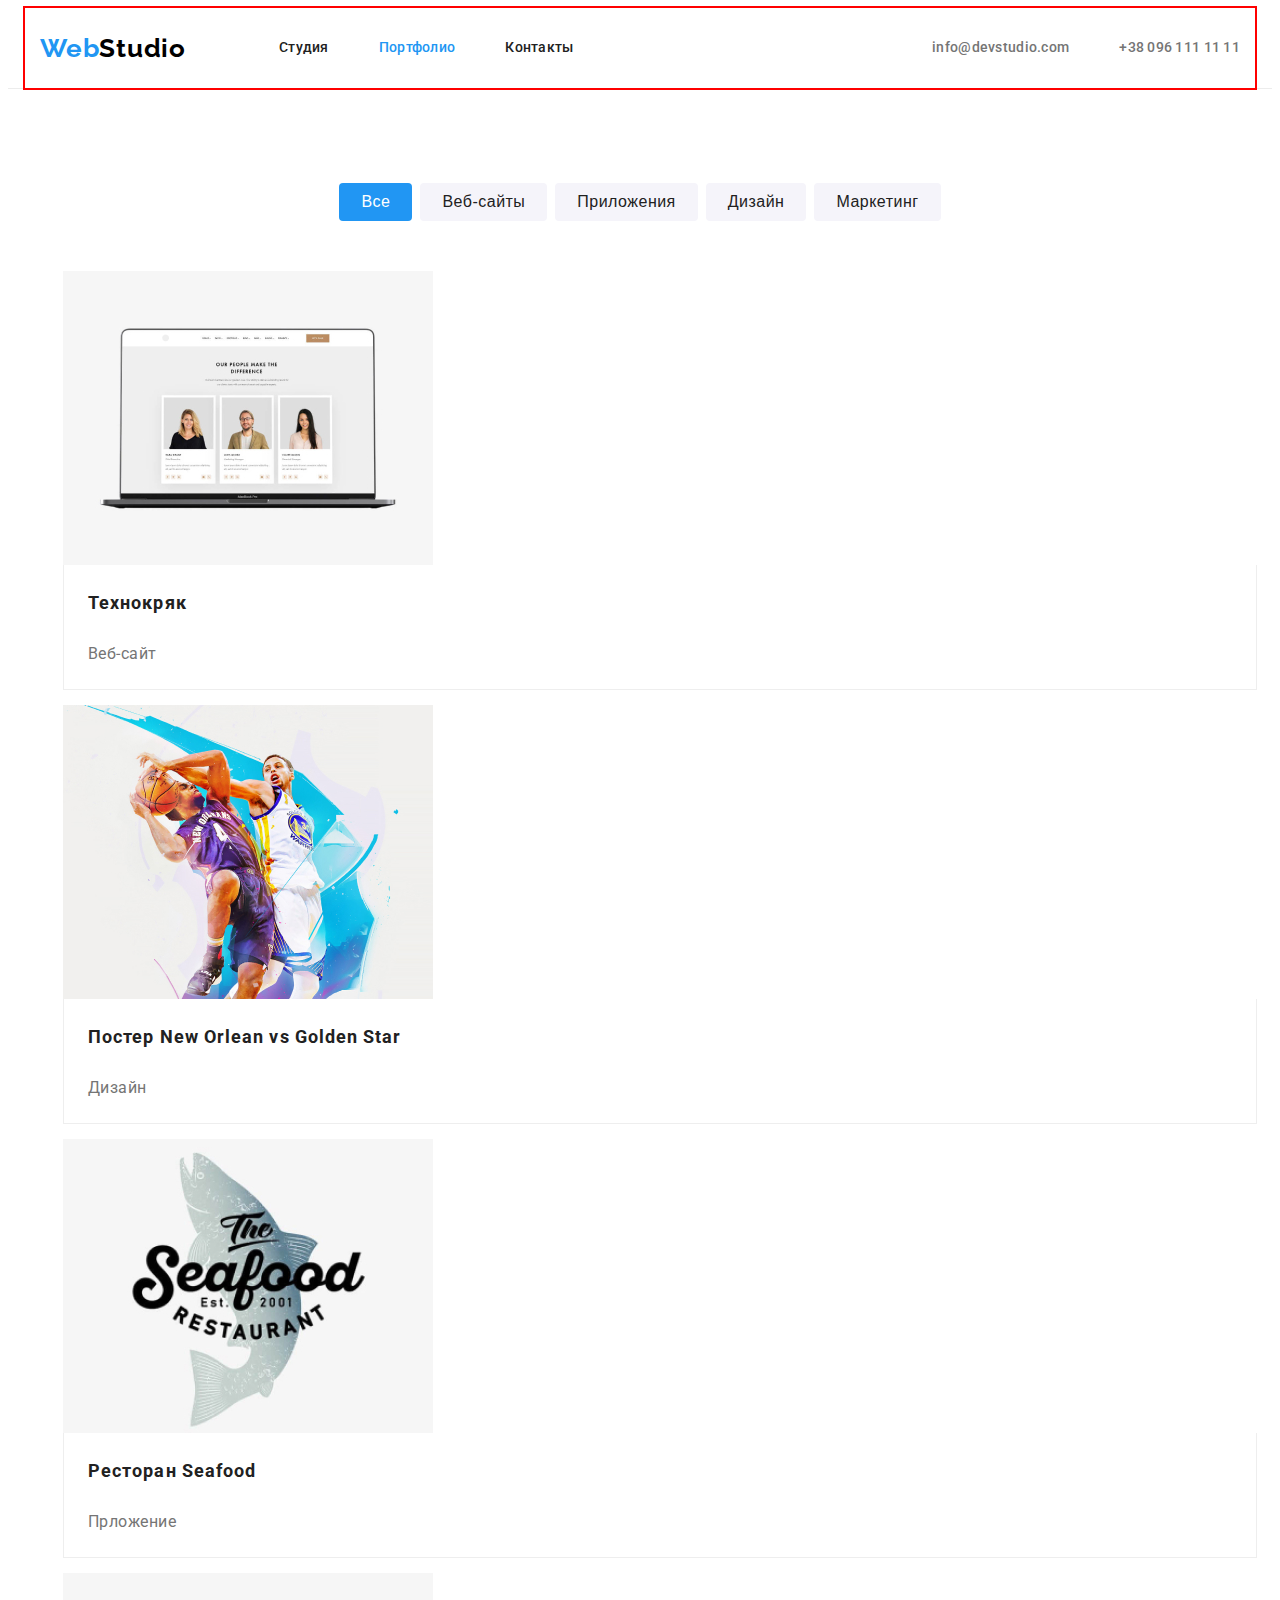
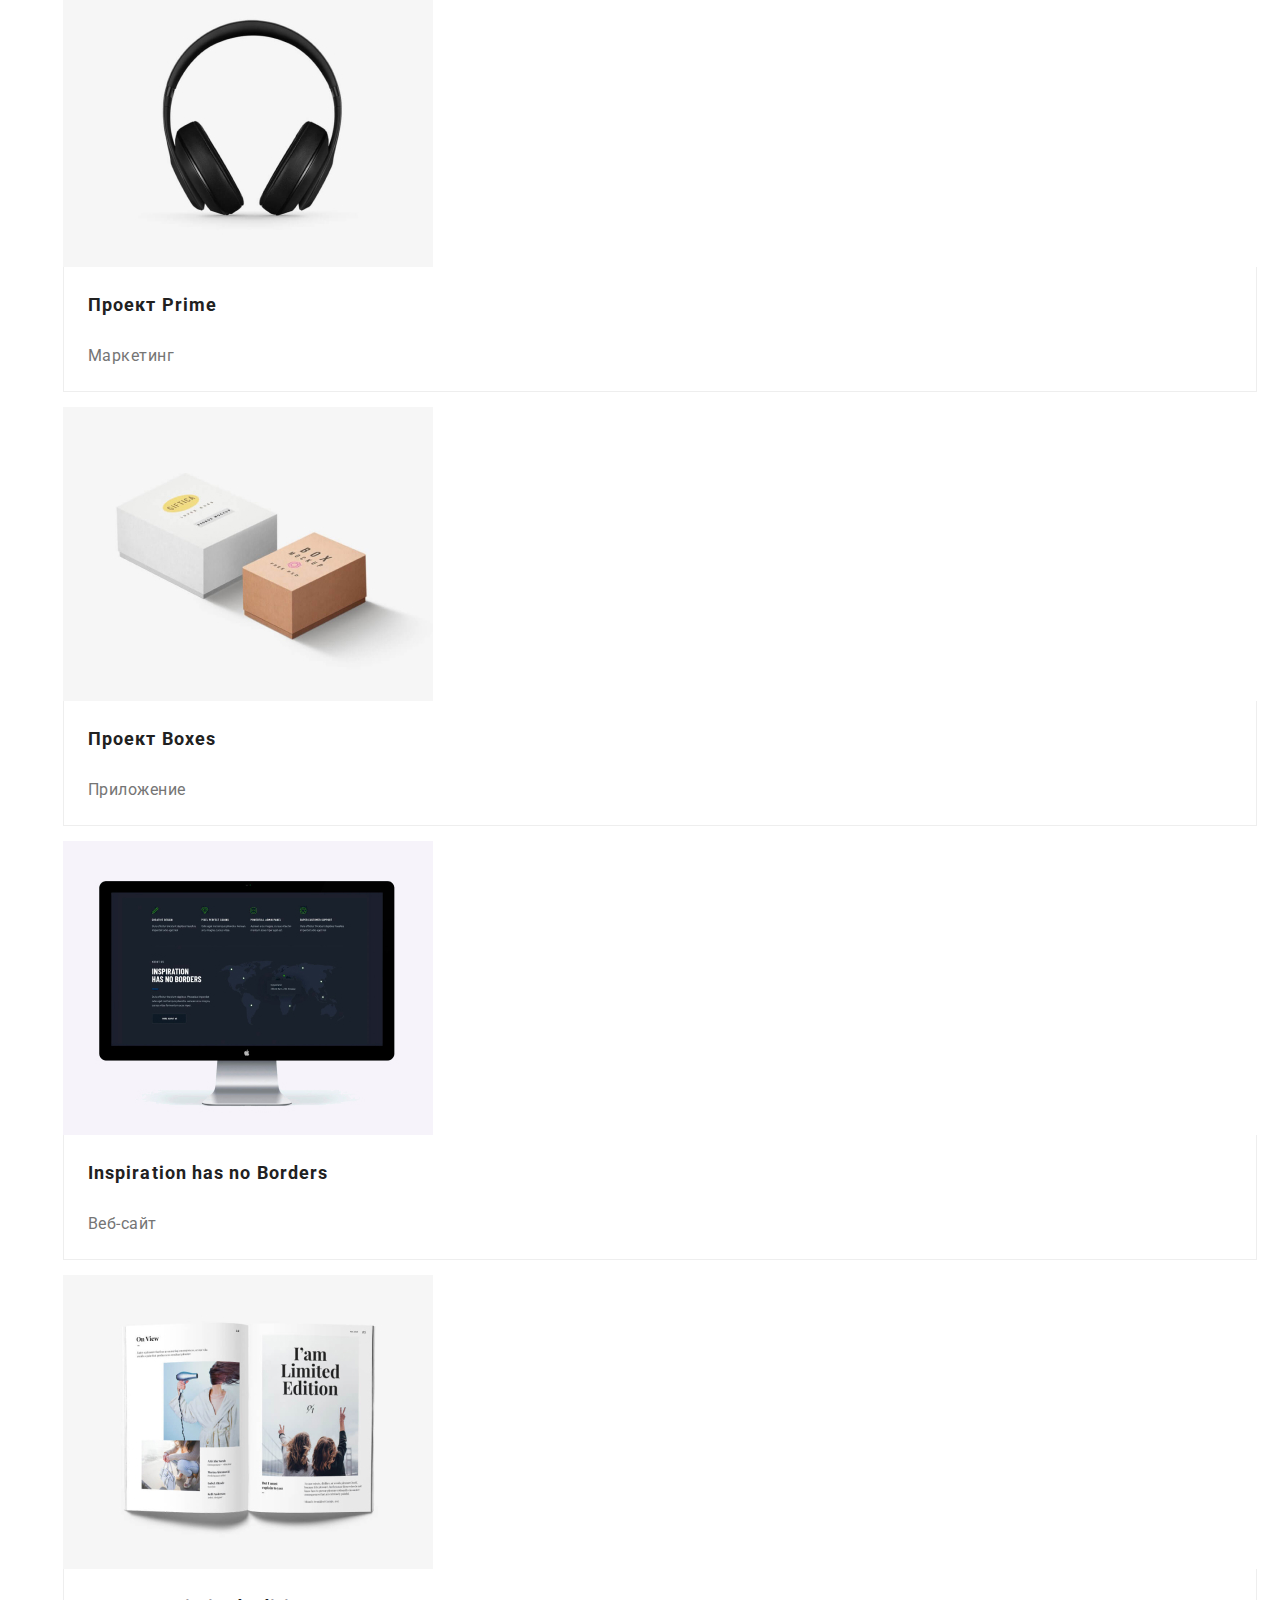
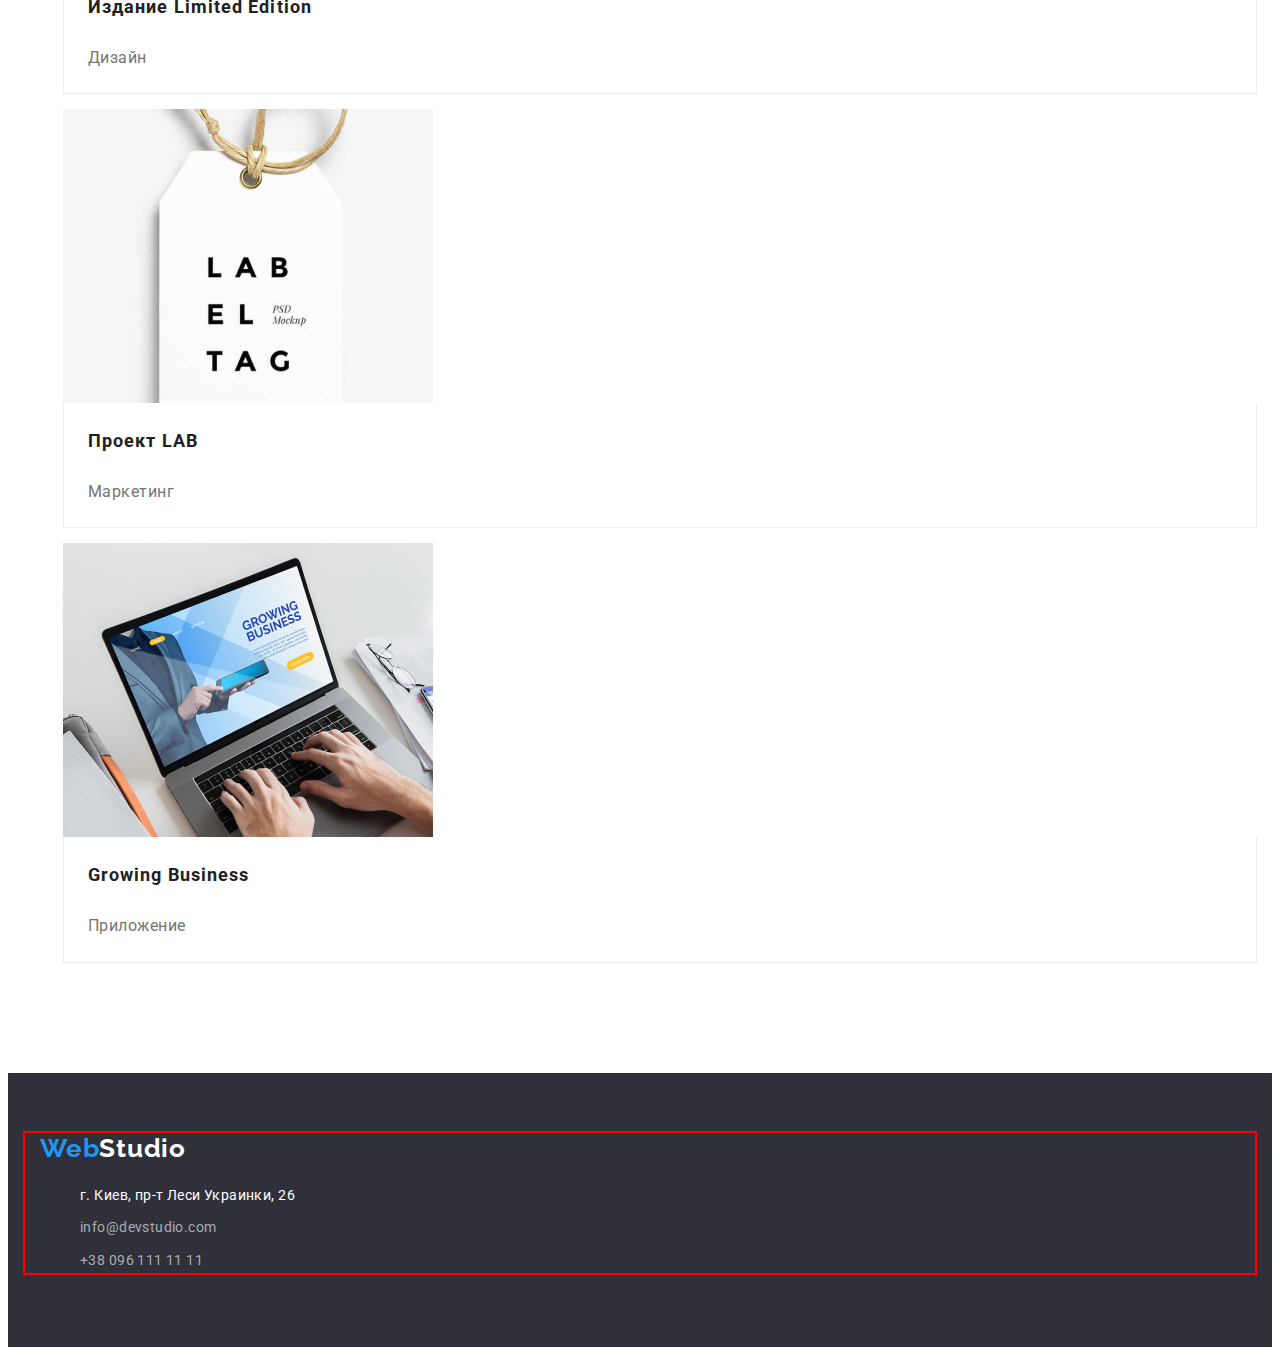
==== portfolio.html @ 4a72405f "домашня робота №3" ====
<!DOCTYPE html>
<html lang="ru">
<head>
    <meta charset="UTF-8">
    <meta http-equiv="X-UA-Compatible" content="IE=edge">
    <meta name="viewport" content="width=device-width, initial-scale=1.0">
    <link rel="preconnect" href="https://fonts.googleapis.com">
    <link rel="preconnect" href="https://fonts.gstatic.com" crossorigin>
    <link href="https://fonts.googleapis.com/css2?family=Raleway:wght@700&family=Roboto:wght@400;500;700;900&display=swap" rel="stylesheet">
    <link
    rel="stylesheet"
    href="https://cdnjs.cloudflare.com/ajax/libs/modern-normalize/1.1.0/modern-normalize.min.css"
    integrity="sha512-wpPYUAdjBVSE4KJnH1VR1HeZfpl1ub8YT/NKx4PuQ5NmX2tKuGu6U/JRp5y+Y8XG2tV+wKQpNHVUX03MfMFn9Q=="
    crossorigin="anonymous" referrerpolicy="no-referrer"/>
    <link rel="stylesheet" href="./css/styles.css"/>
    <title>Portfolio</title>

</head>
<body>
<!--Header-Portfolio-->
    <header class="header">
        <div class="container header-container">
            <a class="logo link" href="">
                <span class="logo-web">Web</span><span class="logo-studio">Studio</span>
            </a>
            <nav class="header-nav">
                <ul class="header-list list">
                    <li class="header-item">
                        <a class="header-link link" href="./index.html">Студия</a>
                    </li>
                    <li class="header-item">
                        <a class="header-link link current" href="./portfolio.html">Портфолио</a>
                    </li>
                    <li class="header-item">
                        <a class="header-link link" href="">Контакты</a>
                    </li>
                </ul>
            </nav>
            <ul class="header-contacts list">
                <li class="header-contact-item">
                    <a class="contact-link link" href="mailto:info@devstudio.com">info@devstudio.com</a>
                </li>
                <li class="header-contact-item">
                    <a class="contact-link link" href="tel:+380961111111">+38 096 111 11 11</a>
                </li>
            </ul>
        </div>
    </header>
<!--Main-Portfolio-->
        <main class="portfolio-main">
            <section class="portfolio-project section">
            <div class="conteiner">
                <ul class="filter-list list">
                    <li class="filter-item">
                        <button class="filter-btn current" type="button">Все</button></li>
                    <li class="filter-item">
                        <button class="filter-btn" type="button">Веб-сайты</button></li>
                    <li class="filter-item">
                        <button class="filter-btn" type="button">Приложения</button></li>
                    <li class="filter-item">
                        <button class="filter-btn" type="button">Дизайн</button></li>
                    <li class="filter-item">
                        <button class="filter-btn" type="button">Маркетинг</button></li>
                </ul>              
                       
                <ul class="projects-list card-ser">
                    <li class="project-item card-set-item">
                        <img class="portfolio-img" src="./images/portfolio/project1.jpg" alt="Технокряк" width="370" height="294">
                        <div class="portfolio-wrapper">
                            <h3 class="project-title">Технокряк</h3>
                            <p class="project-text">Веб-сайт</p>
                        </div>                        
                    </li>
                    <li class="project-item card-set-item">
                        <img class="portfolio-img" src="./images/portfolio/project2.jpg" alt="Постер New Orlean vs Golden Star" width="370" height="294">
                        <div class="portfolio-wrapper">
                            <h3 class="project-title">Постер New Orlean vs Golden Star</h3>
                            <p class="project-text">Дизайн</p>
                        </div>                        
                    </li>
                    <li class="project-item card-set-item">
                        <img class="portfolio-img" src="./images/portfolio/project3.jpg" alt="Ресторан Seafood" width="370" height="294">
                        <div class="portfolio-wrapper">
                            <h3 class="project-title">Ресторан Seafood</h3>
                            <p class="project-text">Прложение</p>
                        </div>                        
                    </li>
                    <li class="project-item card-set-item">
                        <img class="portfolio-img" src="./images/portfolio/project4.jpg" alt="Проект Prime" width="370" height="294">
                        <div class="portfolio-wrapper">
                            <h3 class="project-title">Проект Prime</h3>
                            <p class="project-text">Маркетинг</p>
                        </div>                        
                    </li>
                    <li class="project-item card-set-item">
                        <img class="portfolio-img" src="./images/portfolio/project5.jpg" alt="Проект Boxes" width="370" height="294">
                        <div class="portfolio-wrapper">
                            <h3 class="project-title">Проект Boxes</h3>
                            <p class="project-text">Приложение</p>
                        </div>                        
                    </li>
                    <li class="project-item card-set-item">
                        <img class="portfolio-img" src="./images/portfolio/project6.jpg" alt="Inspiration has no Borders" width="370" height="294">
                        <div class="portfolio-wrapper">
                            <h3 class="project-title">Inspiration has no Borders</h3>
                            <p class="project-text">Веб-сайт</p>
                        </div>                        
                    </li>
                    <li class="project-item card-set-item">
                        <img class="portfolio-img" src="./images/portfolio/project7.jpg" alt="Издание Limited Edition" width="370" height="294">
                        <div class="portfolio-wrapper">
                            <h3 class="project-title">Издание Limited Edition</h3>
                            <p class="project-text">Дизайн</p>
                        </div>                        
                    </li>
                    <li class="project-item card-set-item">
                        <img class="portfolio-img" src="./images/portfolio/project8.jpg" alt="Проект LAB" width="370" height="294">
                        <div class="portfolio-wrapper">
                            <h3 class="project-title">Проект LAB</h3>
                            <p class="project-text">Маркетинг</p>
                        </div>                        
                    </li>
                    <li class="project-item card-set-item">
                        <img class="portfolio-img" src="./images/portfolio/project9.jpg" alt="Growing Business" width="370" height="294">
                        <div class="portfolio-wrapper">
                            <h3 class="project-title">Growing Business</h3>
                            <p class="project-text">Приложение</p>
                        </div>                        
                    </li>
                  </ul>
            </div>
            </section>
        </main>
<!--Footer-->
    <footer class="footer">
        <div class="container">
            <a class="footer-logo link" href="">
                <span class="footer-logo-web">Web</span><span class="footer-logo-studio">Studio</span>
            </a>
            <address class="address">
                <ul class="contacts">
                    <li class="address-item">г. Киев, пр-т Леси Украинки, 26</li>
                    <li class="address-item"><a class="address-link link" href="mailto:info@devstudio.com">info@devstudio.com</a></li>
                    <li class="address-item"><a class="address-link link" href="tel:+380961111111">+38 096 111 11 11</a></li>
                </ul>
            </address>
        </div>
    </footer>
    
</body>
</html>
---- css/styles.css ----
:root {
    --text-color:#212121;
    --secondry-text-color: #757575;
    --link-text-color: #2196F3;

    --item: 3;
    --indent: 30px;
}


body {
    font-family: 'Roboto', sans-serif;
    color: var(--text-color);
}

h1, h2, h3, p, ul {
    margin-top: 0;
}

p:last-child {
    margin: 0;
}

img {
    display: block;
}
.list {
    list-style: none;
    margin: 0;
    padding: 0;
}

.link {
    text-decoration: none;
    color: currentColor;
}

.section {
    padding-top: 94px;
    padding-bottom: 94px;
}
.container {
    outline: 2px solid red;
    /*outline-offset: -2px;*/
    width: 1200px;
    padding-left: 15px;
    padding-right: 15px;
    margin-left: auto;
    margin-right: auto;
}
/*сетка на флексах*/
.card-set {
    display: flex;
    flex-wrap: wrap;
    margin: calc(-1 * var(--indent)/2);    
}

.card-set-item {
    flex-basis: calc((100% - var(--indent) * var(--item)) / var(--item));

    margin: calc(var(--indent)/2)
}
/*-----------Header-----------*/

.header {
   border-bottom: 1px solid #ECECEC;
}
.header-container {
    display: flex;
    align-items: center;
}

.header-item {
    margin-right: 50px;
}
.header-item:last-child {
    margin-right: 0;
}
.header-contacts {
    display: flex;
    margin-left: auto;
}

.logo {
    font-family: 'Raleway';
    font-weight: 700;
    font-size: 26px;
    line-height: 1.19;
    letter-spacing: 0.03em;
    margin-right: 93px;
}
.logo-web {
    color: var(--link-text-color);
}
.logo-studio {
    color: #000000;
}

.header-list {
display: flex;
}

.header-link {
    font-weight: 500;
    font-size: 14px;
    line-height: 1.14;
    letter-spacing: 0.02em;
    color: var(--text-color);
    display: block;
    padding-top: 32px;
    padding-bottom: 32px;
}
.current {
    color: var(--link-text-color);
}

.header-contact-item:not(:last-child) {
    margin-right: 50px;
}
.contact-link {
    font-weight: 500;
    font-size: 14px;
    line-height: 1.14;
    letter-spacing: 0.02em;
    color: var(--secondry-text-color);
    padding-top: 32px;
    padding-bottom: 32px;
    display: block;
}

.header-link:hover,
.contact-link:hover {
    color: var(--link-text-color);
}
.header-link:focus,
.contact-link:focus {
    color: var(--link-text-color);
}

/*-----------MAIN-----------*/
.main-title {
    padding-top: 200px;
    padding-bottom: 200px;

    background: #2F303A;
}

.main-text {
    font-weight: 900;
    font-size: 44px;
    line-height: 1.36;
    text-align: center;
    letter-spacing: 0.06em;
    color: #FFFFFF;
    text-transform: uppercase;
    width: 696px;
    margin-left: auto;
    margin-right: auto;
    margin-bottom: 30px;
}
.btn {
    display: block;
    margin-left: auto;
    margin-right: auto;
    padding: 10px 32px;

    font-family: inherit;
    font-weight: 700;
    font-size: 16px;
    line-height: 1.88;
    letter-spacing: 0.06em;    
    color: #FFFFFF;
    background-color: #2196F3;
    box-shadow: 0px 4px 4px rgba(0, 0, 0, 0.15);
    border-radius: 4px;
    border: none;
    cursor: pointer;
    
}    
.btn:hover {
    color: #FFFFFF;
    background-color: #188CE8;
}
.btn:focus {
    color: #FFFFFF;
    background-color: #188CE8;
}
 /*Преимущества*/
.benefits {
    padding-bottom: 47px;
}
.benefits-list {
     --item: 4;
}


.feature {
    font-weight: 700;
    font-size: 14px;
    line-height: 1.14;
    letter-spacing: 0.03em;
    color: var(--text-color);
    text-transform: uppercase;
}

.feature-item {
    font-size: 14px;
    line-height: 1.71;
    letter-spacing: 0.03em;
    color: var(--secondry-text-color);
}
/*Чем мы занимаемся*/
.features {
    padding-top: 47px;
}
.cards {
    font-weight: 700;
    font-size: 36px;
    line-height: 1.17;
    text-align: center;
    letter-spacing: 0.03em;
    color: var(--text-color);
}
.card-set-item {
    list-style: none;
}
/*Наша команда*/
.main-team {
    background-color: #F5F4FA;
}
.team {
    font-weight: 700;
    font-size: 36px;
    line-height: 1.17;
    text-align: center;
    letter-spacing: 0.03em;
    color: var(--text-color);
}
.team-list {
    --item: 4;
}
/*.team-item {
    list-style: none;
}*/
.team-item {
    box-shadow: 0px 1px 3px rgba(0, 0, 0, 0.12), 0px 1px 1px rgba(0, 0, 0, 0.14), 0px 2px 1px rgba(0, 0, 0, 0.2);
}
/*.team-wrapper {
    padding: 30px 10px;
    background-color: #FFFFFF;
}*/
.team-name {
    font-weight: 500;
    font-size: 16px;
    line-height: 1.19;
    text-align: center;
    letter-spacing: 0.03em;
    color: var(--text-color);
}
.team-position {
    font-size: 16px;
    line-height: 1.19;
    text-align: center;
    letter-spacing: 0.03em;
    color: var(--secondry-text-color);
}
 /*-----------FOOTER-----------*/
.footer {
    background: #2F303A;
    padding-top: 60px;
    padding-bottom: 60px;
}
.footer-logo {
    font-family: 'Raleway';
    font-weight: 700;
    font-size: 26px;
    line-height: 1.19;
    letter-spacing: 0.03em;
}
.footer-logo-web {
    color: var(--link-text-color)
}
.footer-logo-studio {
    color: #FFFFFF;
}
.address {
    margin-top: 20px;
    font-size: 14px;
    line-height: 1.71;
    letter-spacing: 0.03em;
    color: #FFFFFF;
    font-style: normal;
}
.address-link {
    font-weight: 400;
    font-size: 14px;
    line-height: 1.71;
    letter-spacing: 0.03em;
    color: rgba(255, 255, 255, 0.6);    
}
.address-link:hover {
    color: var(--link-text-color);
}
.address-link:focus {
    color: var(--link-text-color)
}
.address-item {
    list-style: none;
}
.address-item:not(:last-child) {
    margin-bottom: 9px;
}

 /*-----------Main-Portfolio-----------*/
 .filter-list {
     display: flex;
     justify-content: center;
     margin-bottom: 50px;
 }
 .filter-item:not(:last-child) {
     margin-right: 8px;
 }
    
 .filter-btn {
    padding: 6px 22px;
    font-weight: 500;
    font-size: 16px;
    line-height: 1.62;
    text-align: center;
    letter-spacing: 0.03em;
    color: #212121;
    background-color: #F5F4FA;
    
    border: none;
    border-radius: 4px;
    cursor: pointer;
 }
 .filter-btn:hover {
    color:#FFFFFF;
    background-color: #2196F3;
 }
 .filter-btn:focus {
    color: #FFFFFF;
    background-color: #2196F3;
 }
  .filter-btn.current {
    color: #FFFFFF;
    background-color: #2196F3;
  }
 .project-item {
    list-style: none;
 }
 .portfolio-wrapper {
     padding: 20px 24px;
     border: 1px solid #EEEEEE;
     border-top: none;
 }
 .project-title {
    font-weight: 700;
    font-size: 18px;
    line-height: 2;
    letter-spacing: 0.06em;
    color: var(--text-color);
 }
 .project-text {
    font-size: 16px;
    line-height: 1.88;
    letter-spacing: 0.03em;
    color: var(--secondry-text-color)
 }
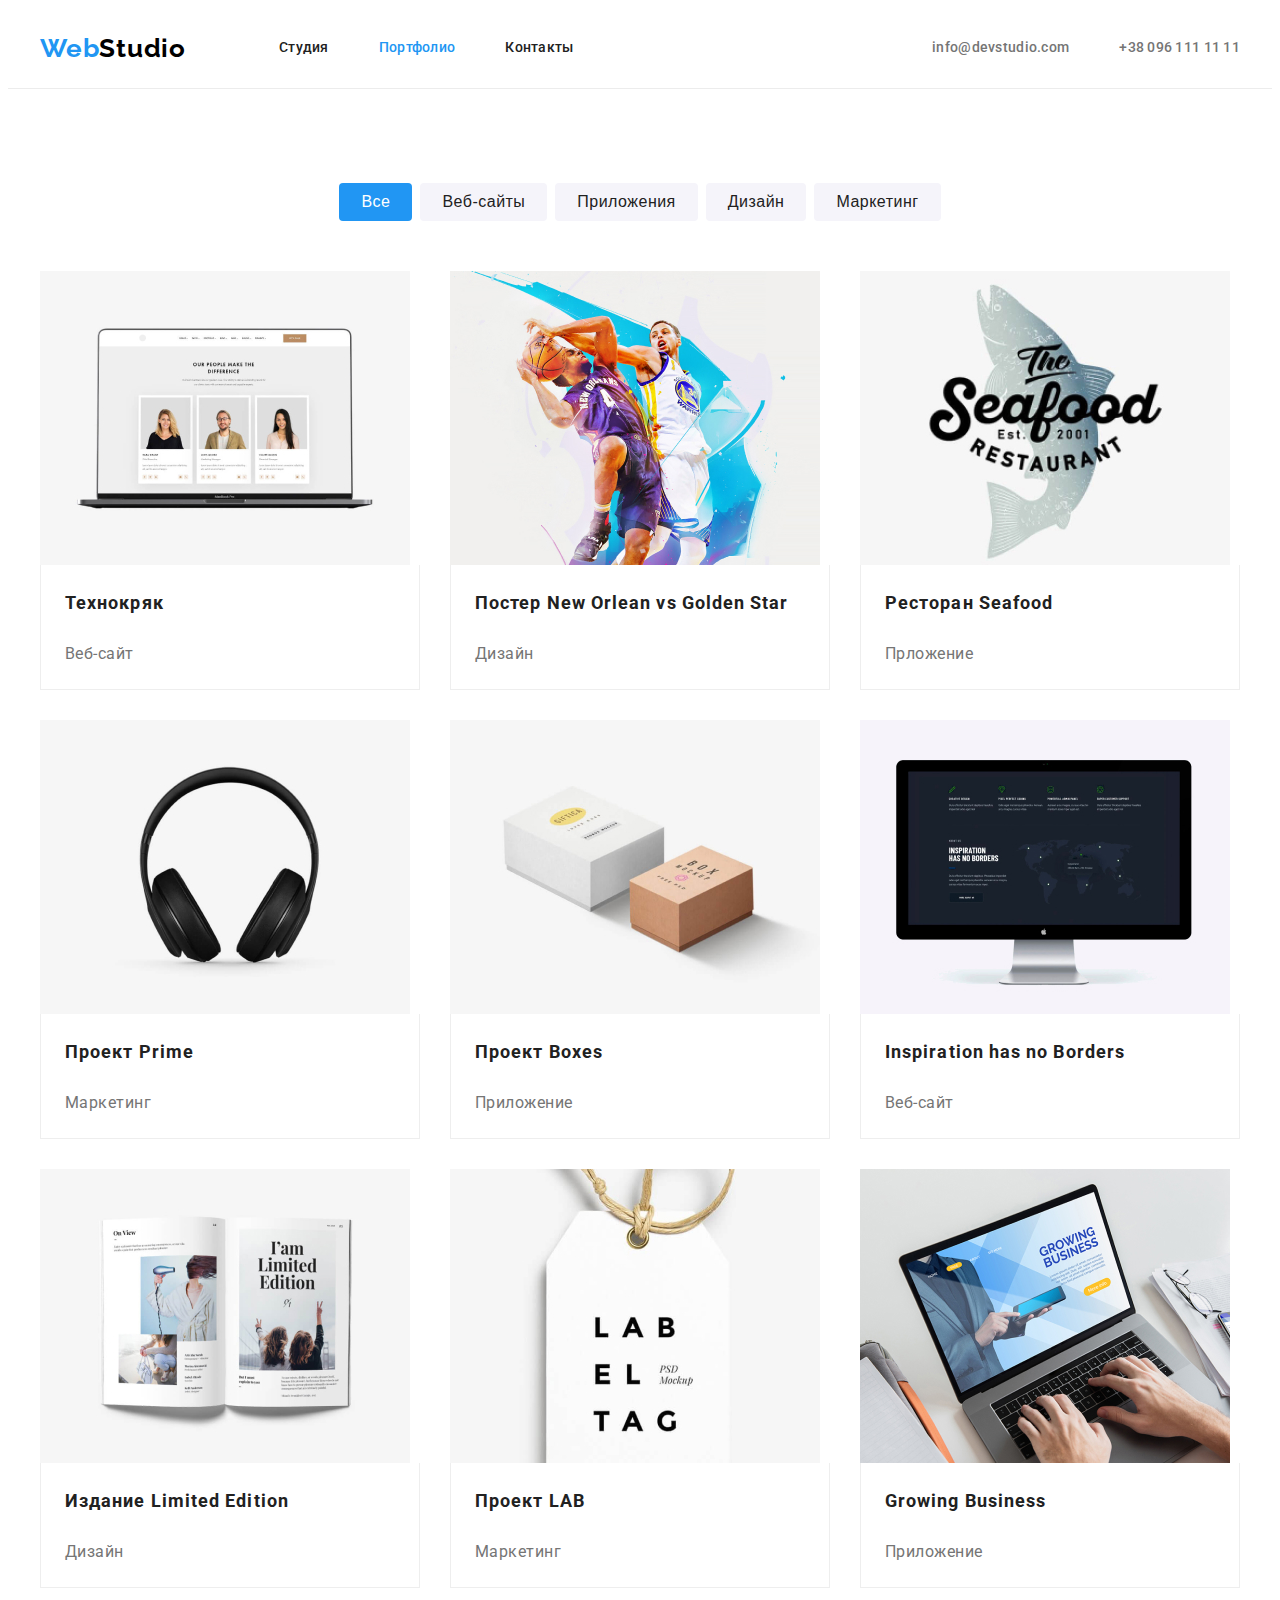
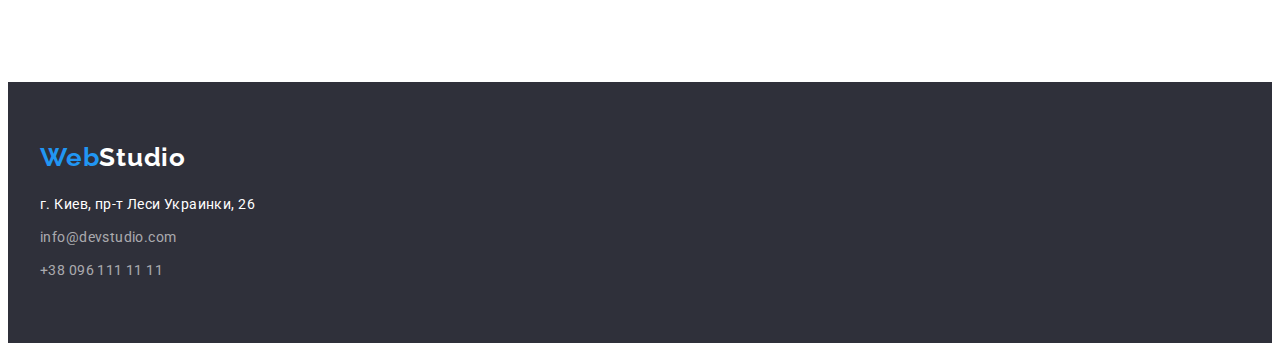
==== commit af448439: "Доопрацювання ДЗ" ====
--- a/portfolio.html
+++ b/portfolio.html
@@ -49,7 +49,7 @@
 <!--Main-Portfolio-->
         <main class="portfolio-main">
             <section class="portfolio-project section">
-            <div class="conteiner">
+            <div class="container">
                 <ul class="filter-list list">
                     <li class="filter-item">
                         <button class="filter-btn current" type="button">Все</button></li>
@@ -63,7 +63,7 @@
                         <button class="filter-btn" type="button">Маркетинг</button></li>
                 </ul>              
                        
-                <ul class="projects-list card-ser">
+                <ul class="projects-list card-set list">
                     <li class="project-item card-set-item">
                         <img class="portfolio-img" src="./images/portfolio/project1.jpg" alt="Технокряк" width="370" height="294">
                         <div class="portfolio-wrapper">
--- a/css/styles.css
+++ b/css/styles.css
@@ -40,7 +40,7 @@
     padding-bottom: 94px;
 }
 .container {
-    outline: 2px solid red;
+    /*outline: 2px solid red;
     /*outline-offset: -2px;*/
     width: 1200px;
     padding-left: 15px;
@@ -239,16 +239,16 @@
 .team-list {
     --item: 4;
 }
-/*.team-item {
-    list-style: none;
-}*/
+.team-item {
+    list-style: none;
+}
 .team-item {
     box-shadow: 0px 1px 3px rgba(0, 0, 0, 0.12), 0px 1px 1px rgba(0, 0, 0, 0.14), 0px 2px 1px rgba(0, 0, 0, 0.2);
 }
-/*.team-wrapper {
+.team-wrapper {
     padding: 30px 10px;
     background-color: #FFFFFF;
-}*/
+}
 .team-name {
     font-weight: 500;
     font-size: 16px;
@@ -256,6 +256,7 @@
     text-align: center;
     letter-spacing: 0.03em;
     color: var(--text-color);
+
 }
 .team-position {
     font-size: 16px;
@@ -290,6 +291,10 @@
     letter-spacing: 0.03em;
     color: #FFFFFF;
     font-style: normal;
+}
+.contacts {
+    margin: 0;
+    padding: 0;
 }
 .address-link {
     font-weight: 400;
@@ -355,6 +360,7 @@
      border: 1px solid #EEEEEE;
      border-top: none;
  }
+
  .project-title {
     font-weight: 700;
     font-size: 18px;
